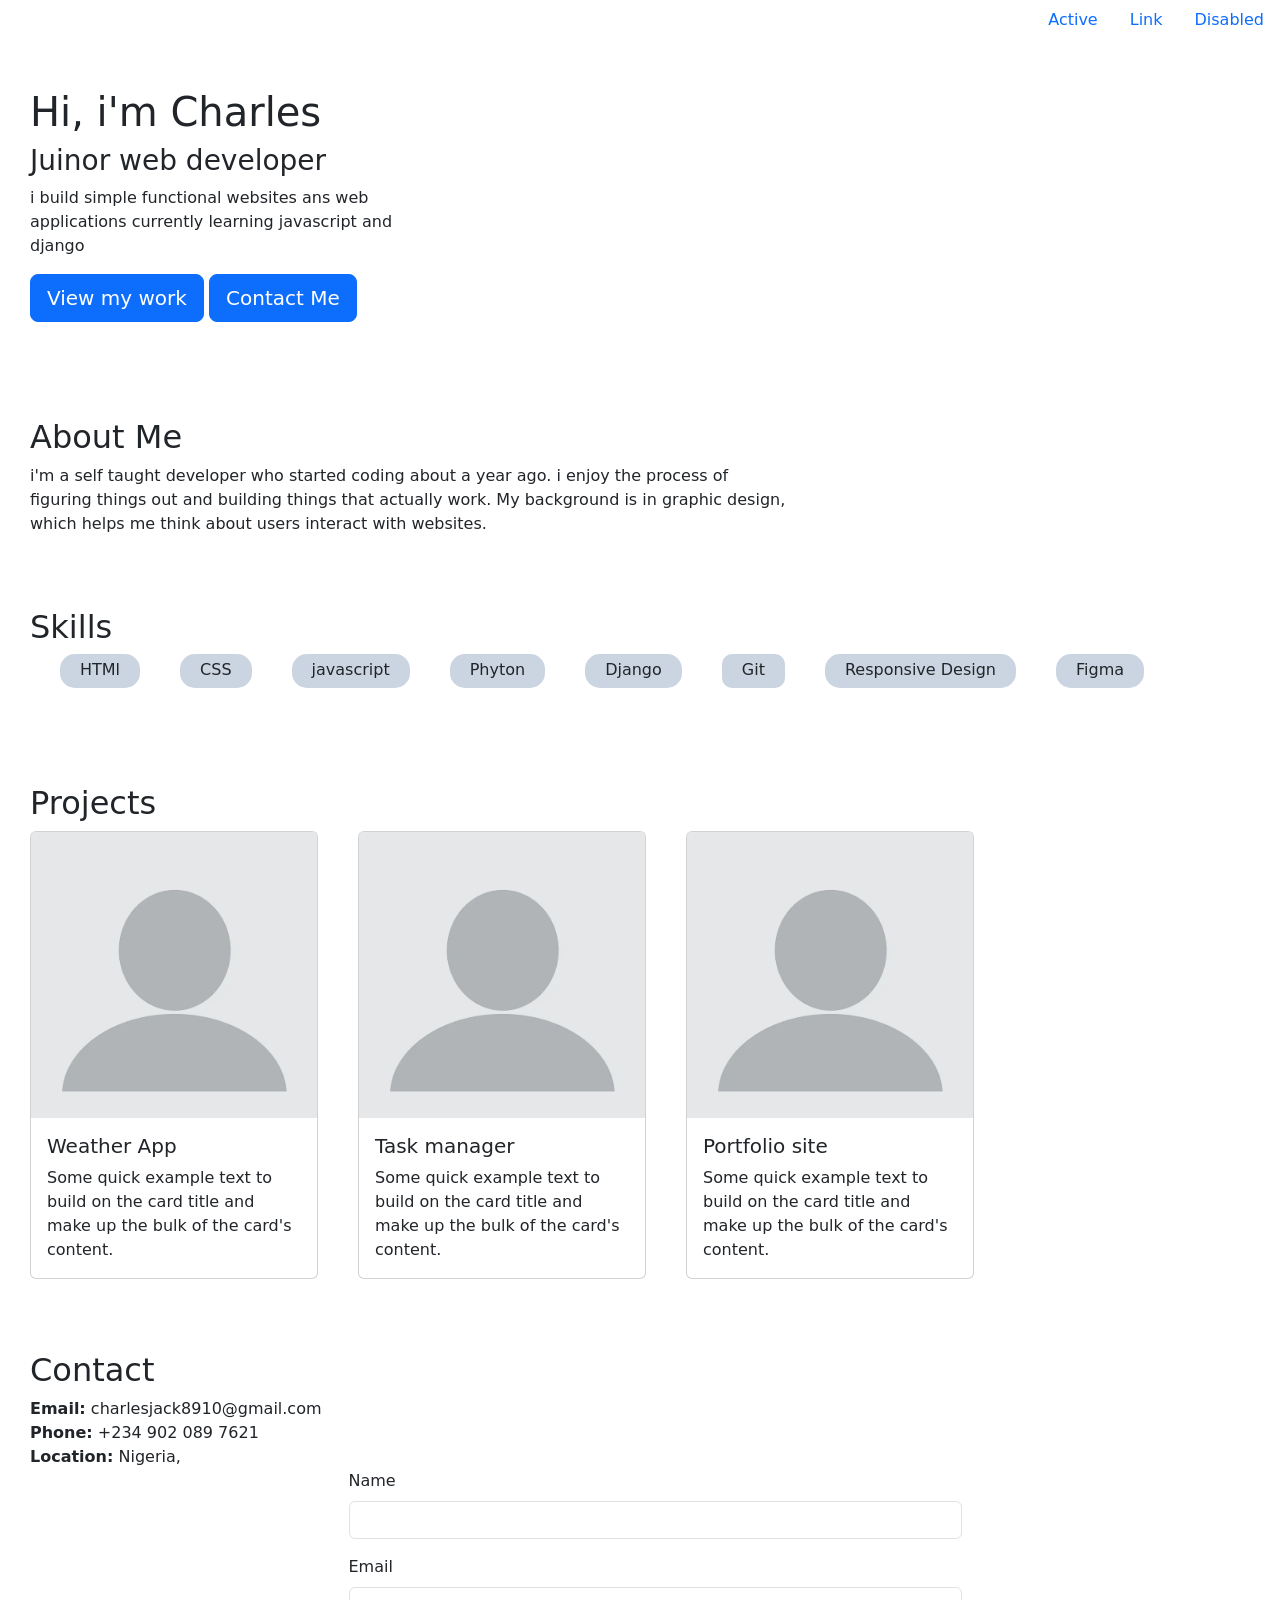
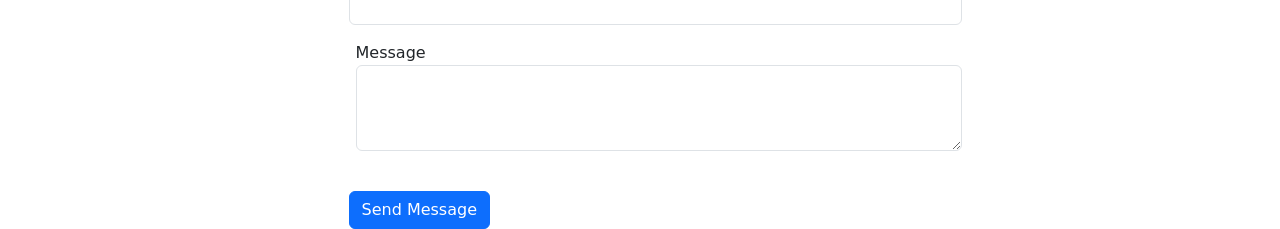
==== index.html @ 5c096f62 "first commit" ====
<!DOCTYPE html>
<html lang="en">
<head>
    <meta charset="UTF-8">
    <meta name="viewport" content="width=device-width, initial-scale=1.0">
    <title>Document</title>
    <link href="https://cdn.jsdelivr.net/npm/bootstrap@5.0.2/dist/css/bootstrap.min.css" rel="stylesheet" integrity="sha384-EVSTQN3/azprG1Anm3QDgpJLIm9Nao0Yz1ztcQTwFspd3yD65VohhpuuCOmLASjC" crossorigin="anonymous">
    <link rel="stylesheet" href="index.css">
</head>
<body>
<div id="parent">
    <div>
          <ul class="nav justify-content-end">
        <li class="nav-item">
     <a class="nav-link active" aria-current="page" href="#">Active</a>
        </li>
     <li class="nav-item">
        <a class="nav-link" href="#">Link</a>
         </li>
        <li class="nav-item">
        <a class="nav-link " href="#" tabindex="-1" aria-disabled="true">Disabled</a>
         </li>
        </ul>
    </div>
    <br>
    <br>
    <h1>
        Hi, i'm Charles
    </h1>
    <h3>Juinor web developer</h3>
    <p>
        i build simple functional websites ans web <br>
         applications currently learning javascript and <br>
         django
    </p> 
    <button type="button" class="btn btn-primary btn-lg">View my work</button>
    <button type="button" class="btn btn-primary btn-lg">Contact Me</button>
    <br> <br> <br> <br> <br>
    <h2>
        About Me
    </h2>
     i'm a self taught developer who started coding about a year ago. i enjoy the process of <br>
     figuring things out and building things that actually work. My background is in graphic design,<br>
     which helps me think about users interact with websites. <br> <br> <br> <br>

     <h2>
        Skills
     </h2>
      <div id="div1">
        <div id="html">HTMl</div>
        <div id="css">CSS</div>
        <div id="js">javascript</div>
        <div id="phyton">Phyton</div>
        <div id="dj">Django</div>
        <div id="git">Git</div>
        <div id="res">Responsive Design</div>
        <div id="fig">Figma</div>
      </div>
      <br> <br> <br> <br>
    <h2>
        Projects
    </h2>
    <div id="cards">
        <div class="card" style="width: 18rem; margin-right: 40px;">
        <img src="image.png" class="card-img-top me-40" alt="...">
        <div class="card-body">
            <h5>Weather App</h5>
            <p class="card-text">Some quick example text to build on the card title and make up the bulk of the card's content.</p>
        </div>
        </div>
        <div class="card" style="width: 18rem; margin-right: 40px;">
        <img src="image.png" class="card-img-top" alt="...">
        <div class="card-body me-30">
            <h5>Task manager</h5>
            <p class="card-text">Some quick example text to build on the card title and make up the bulk of the card's content.</p>
        </div>
        </div>
<div class="card" style="width: 18rem; margin-right: 40px;">
  <img src="image.png" class="card-img-top" alt="...">
  <div class="card-body">
   <h5> Portfolio site </h5>
    <p class="card-text">Some quick example text to build on the card title and make up the bulk of the card's content.</p>
  </div>
</div>
    </div>
    <br> <br> <br>
<h2>
    Contact
</h2>
  <strong>Email:</strong> charlesjack8910@gmail.com <br>
  <strong>Phone:</strong> +234 902 089 7621 <br>
  <strong>Location:</strong> Nigeria, <br>
  


   <div class="row justify-content-center">
    <div class="col-lg-6"  >
        <form>
        <div class="mb-3">
            <label for="exampleInputEmail1" class="form-label">Name</label>
            <input type="email" class="form-control" id="exampleInputEmail1" aria-describedby="emailHelp">
            <div id="emailHelp" class="form-text"></div>
        </div>
        <div class="mb-3">
            <label for="exampleInputPassword1" class="form-label">Email</label>
            <input type="password" class="form-control" id="exampleInputPassword1">
        </div>
        <div class="mb-3 form-check" style="margin-left: -17px;">
            Message
            <textarea rows="3"  class="form-control"></textarea>
            <label class="form-check-label" for="exampleCheck1"></label>
        </div>
        <button type="submit" class="btn btn-primary">Send Message</button>
        </form>
</div>

 </div>
    
</div>
</body>
</html>
---- index.css ----
#parent{
    margin-left: 30px;
}
#div1{
   display: flex;
}
#html{
    background-color: #CBD5E1;
    border: 1px;
    border-radius: 15px;
    /* padding: 0px 30px; */
     padding: 4px 20px 6px 20px;
    margin-left: 30px;
}
#css{
background-color: #CBD5E1;
    border: 1px;
    border-radius: 15px;
   /* padding: 0px 30px; */
     padding: 4px 20px 6px 20px;
    margin-left: 40px;
}
#js{
background-color: #CBD5E1;
    border: 1px;
    border-radius: 15px;
    /* padding-top: 3px; */
    /* padding: 0px 10px; */
  padding: 4px 20px 6px 20px;
    margin-left: 40px;
    text-align: center;
}
#phyton{
background-color: #CBD5E1;
    border: 1px;
    border-radius: 15px;
    /* padding: 0px 30px; */
       padding: 4px 20px 6px 20px;
    margin-left: 40px;
}
#dj{
background-color: #CBD5E1;
    border: 1px;
    border-radius: 15px;
   /* padding: 0px 30px; */
    padding: 4px 20px 6px 20px;
    margin-left: 40px;
}
#git{
background-color: #CBD5E1;
    border: 1px;
    border-radius: 10px;
    /* padding: 5px 5px 5px 5px; */
  padding: 4px 20px 6px 20px;
    margin-left: 40px;
}
#res{
background-color: #CBD5E1;
    border: 1px;
    border-radius: 15px;
/* padding: 0px 30px; */
  padding: 4px 20px 6px 20px;
    margin-left: 40px;
}
#fig{
background-color: #CBD5E1;
    border: 1px;
    border-radius: 15px;
    /* padding: 0px 30px; */
  padding: 4px 20px 6px 20px;
    margin-left: 40px;
}
#cards{
    display: flex;
}
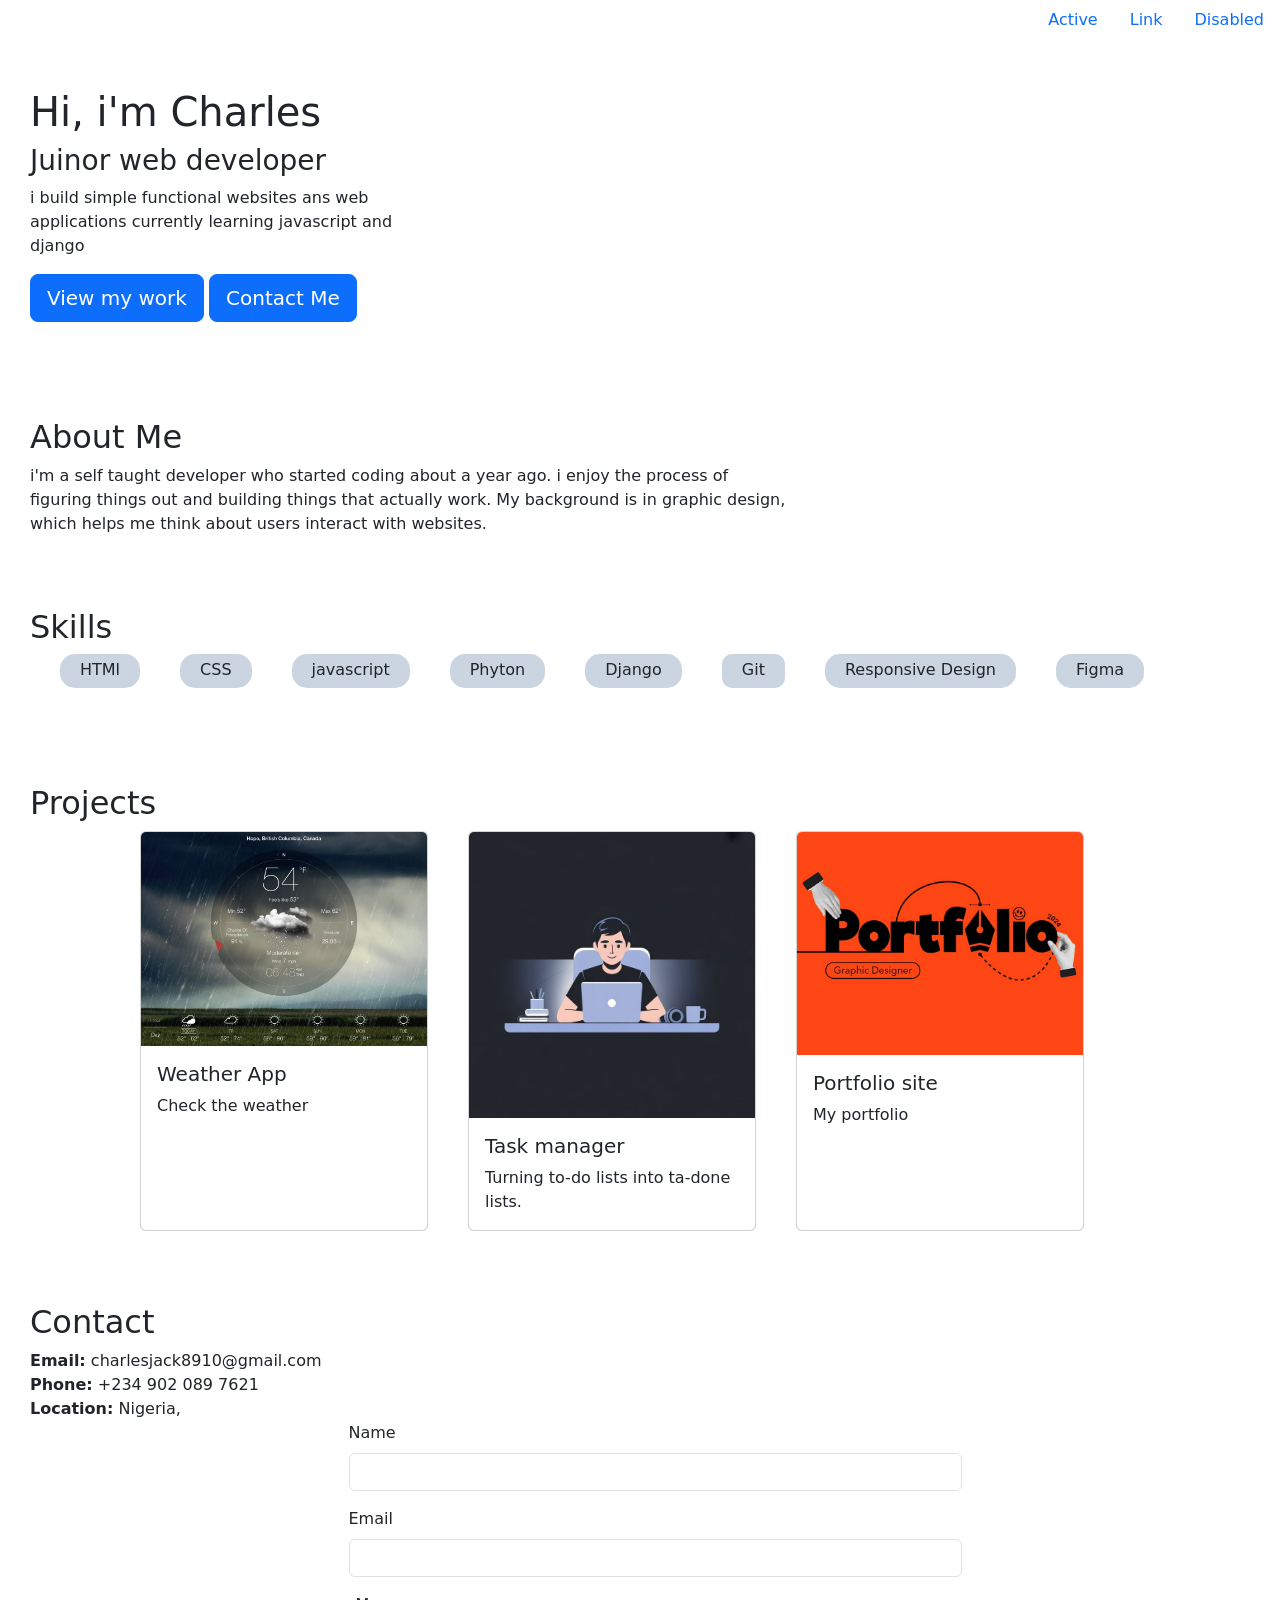
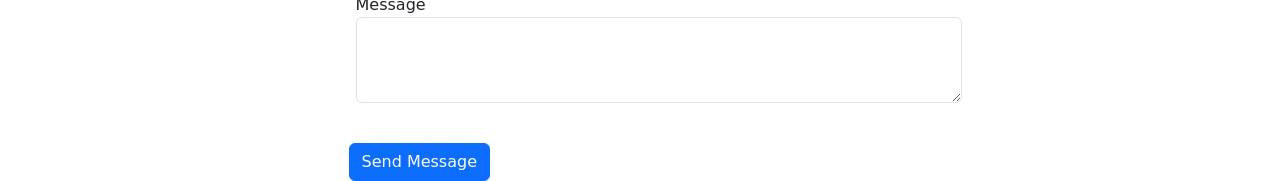
==== commit c2c625f7: "i've updated the code" ====
--- a/index.html
+++ b/index.html
@@ -46,7 +46,7 @@
      <h2>
         Skills
      </h2>
-      <div id="div1">
+      <div id="div2">
         <div id="html">HTMl</div>
         <div id="css">CSS</div>
         <div id="js">javascript</div>
@@ -59,29 +59,31 @@
       <br> <br> <br> <br>
     <h2>
         Projects
-    </h2>
+    </h2> 
+    <div id="div1">
     <div id="cards">
         <div class="card" style="width: 18rem; margin-right: 40px;">
-        <img src="image.png" class="card-img-top me-40" alt="...">
+        <img src="image.png" class="card-img-top me-40" alt="..." id="weather">
         <div class="card-body">
             <h5>Weather App</h5>
-            <p class="card-text">Some quick example text to build on the card title and make up the bulk of the card's content.</p>
+            <p class="card-text">Check the weather</p>
         </div>
         </div>
         <div class="card" style="width: 18rem; margin-right: 40px;">
-        <img src="image.png" class="card-img-top" alt="...">
+        <img src="task.png" class="card-img-top" alt="..." id="task">
         <div class="card-body me-30">
             <h5>Task manager</h5>
-            <p class="card-text">Some quick example text to build on the card title and make up the bulk of the card's content.</p>
+            <p class="card-text">Turning to-do lists into ta-done lists. </p>
         </div>
         </div>
 <div class="card" style="width: 18rem; margin-right: 40px;">
-  <img src="image.png" class="card-img-top" alt="...">
+  <img src="portfolio.png" class="card-img-top" alt="..." id="port">
   <div class="card-body">
    <h5> Portfolio site </h5>
-    <p class="card-text">Some quick example text to build on the card title and make up the bulk of the card's content.</p>
+    <p class="card-text">My portfolio</p>
   </div>
 </div>
+    </div>
     </div>
     <br> <br> <br>
 <h2>
@@ -117,5 +119,8 @@
  </div>
     
 </div>
+
+
+<script src="index.js"></script>
 </body>
 </html>
--- a/index.css
+++ b/index.css
@@ -1,7 +1,7 @@
 #parent{
     margin-left: 30px;
 }
-#div1{
+#div2{
    display: flex;
 }
 #html{
@@ -73,3 +73,6 @@
 #cards{
     display: flex;
 }
+#div1{
+margin-left: 110px;
+}
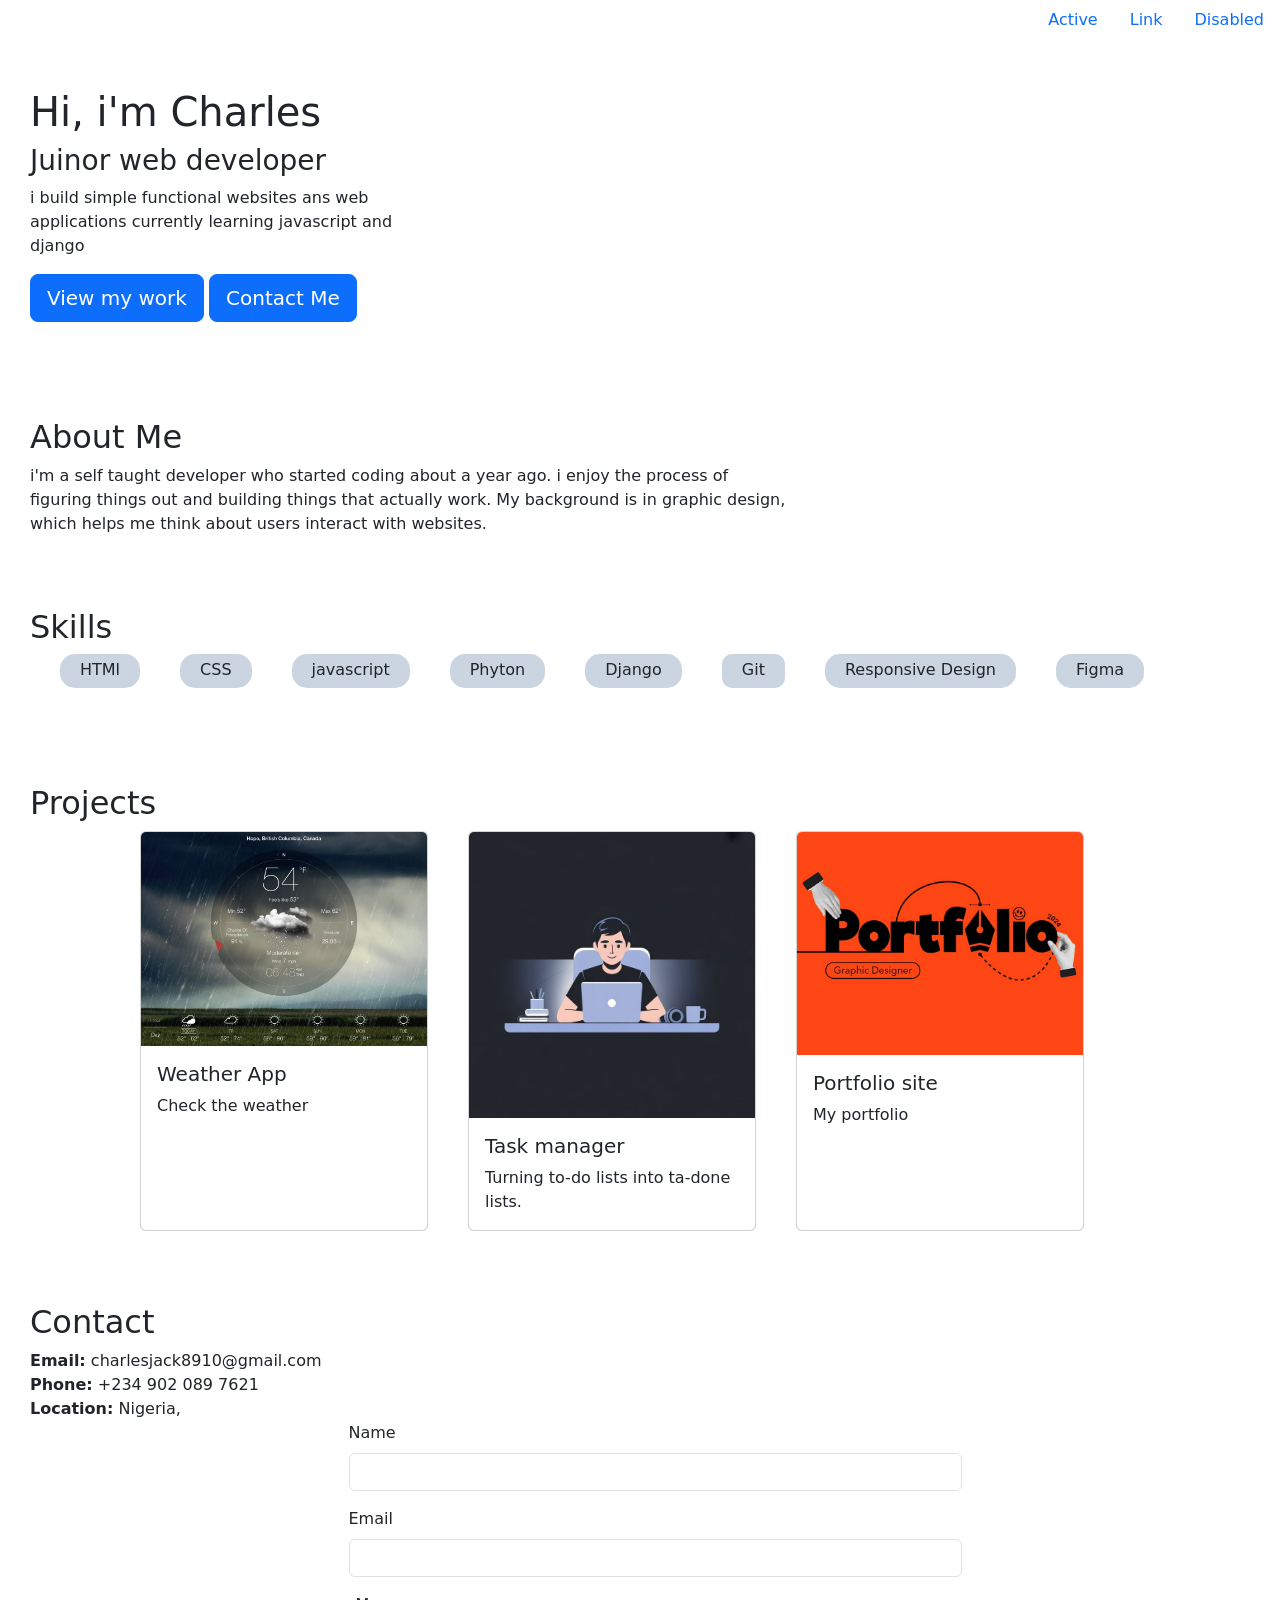
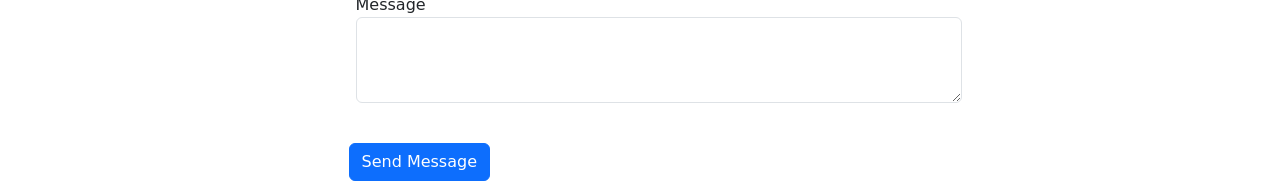
==== commit 969522c7: "i've updated the code" ====
--- a/index.html
+++ b/index.html
@@ -3,9 +3,11 @@
 <head>
     <meta charset="UTF-8">
     <meta name="viewport" content="width=device-width, initial-scale=1.0">
-    <title>Document</title>
+    <title>Charles . Jack</title>
     <link href="https://cdn.jsdelivr.net/npm/bootstrap@5.0.2/dist/css/bootstrap.min.css" rel="stylesheet" integrity="sha384-EVSTQN3/azprG1Anm3QDgpJLIm9Nao0Yz1ztcQTwFspd3yD65VohhpuuCOmLASjC" crossorigin="anonymous">
     <link rel="stylesheet" href="index.css">
+    <link rel="icon" type="image/png" href="Untitled-1.svg">
+
 </head>
 <body>
 <div id="parent">
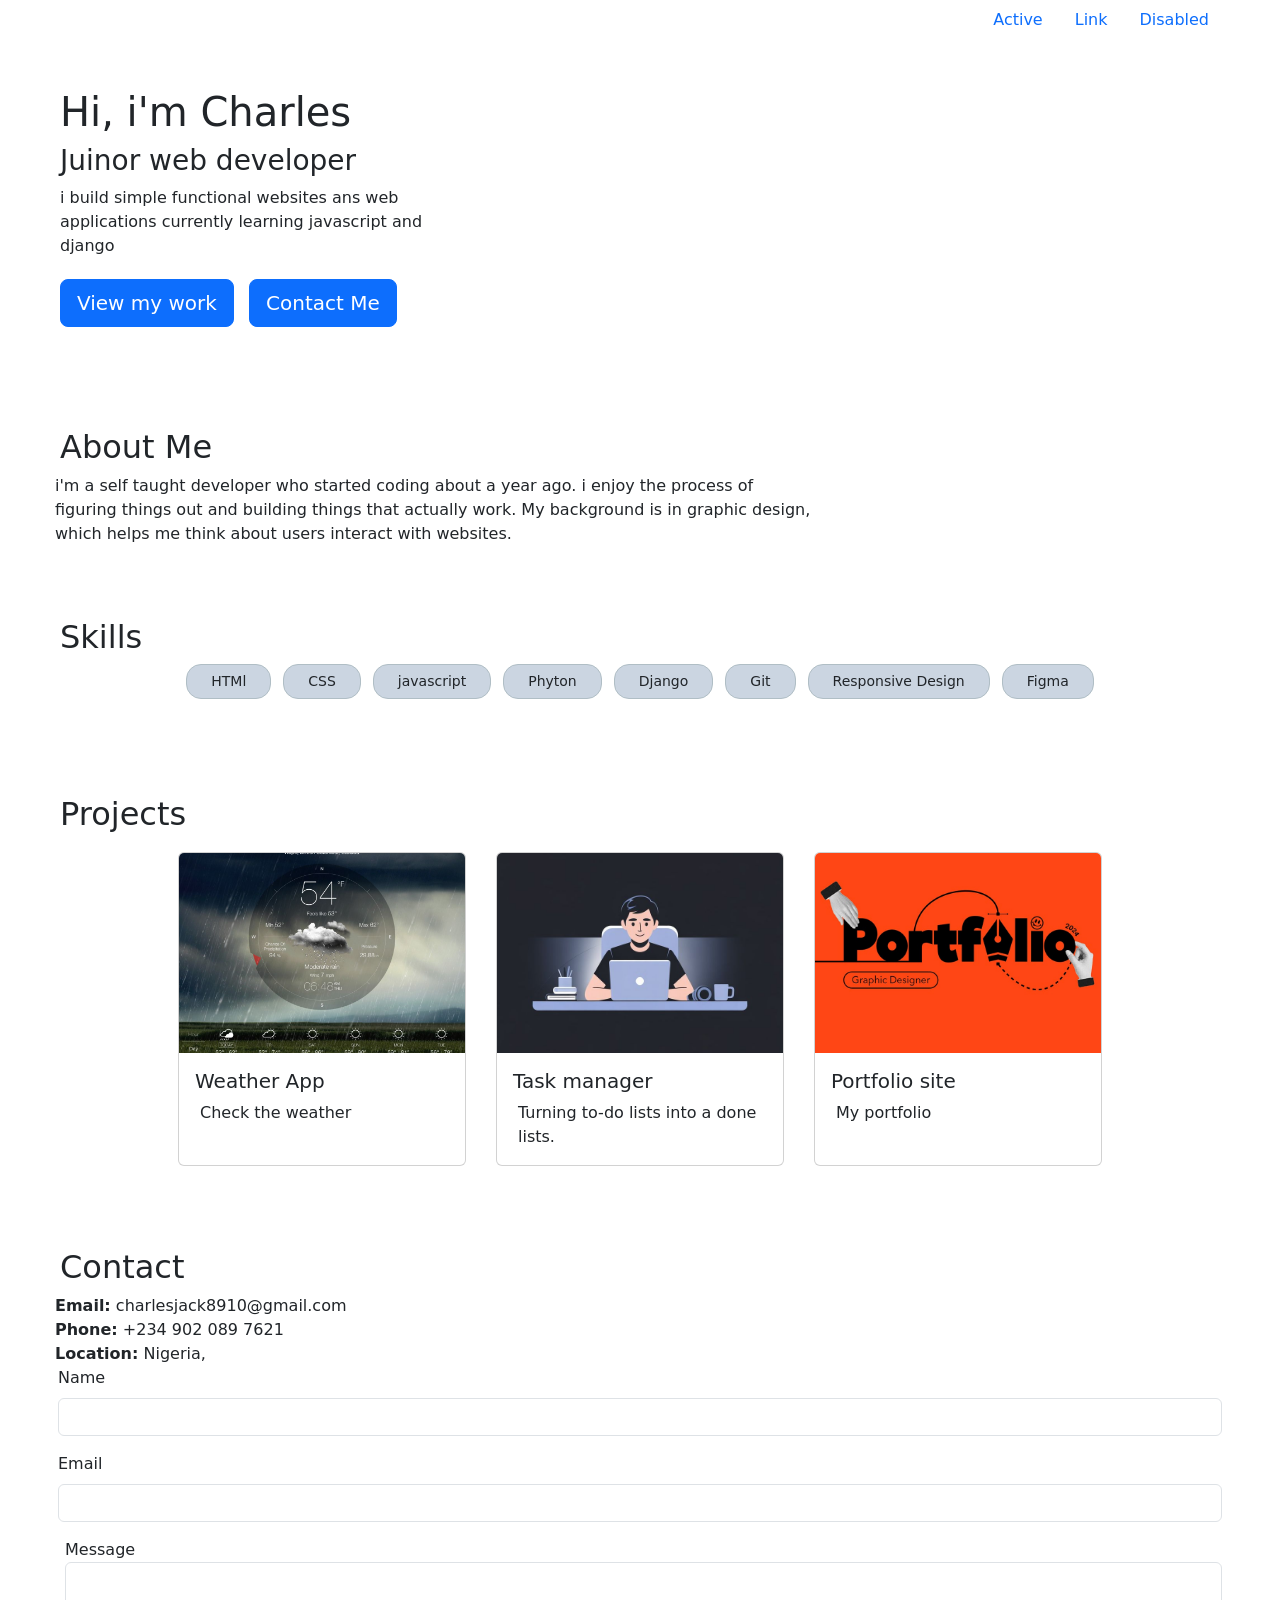
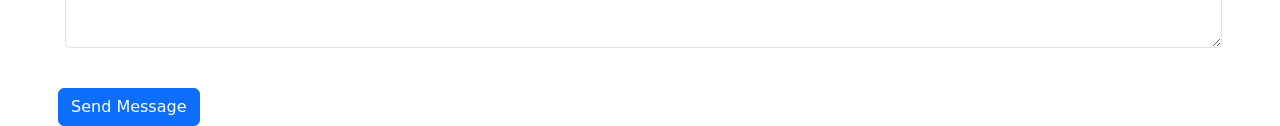
==== commit de101a0c: "i've updated the code" ====
--- a/index.html
+++ b/index.html
@@ -63,29 +63,29 @@
         Projects
     </h2> 
     <div id="div1">
-    <div id="cards">
-        <div class="card" style="width: 18rem; margin-right: 40px;">
-        <img src="image.png" class="card-img-top me-40" alt="..." id="weather">
-        <div class="card-body">
-            <h5>Weather App</h5>
-            <p class="card-text">Check the weather</p>
+        <div id="cards">
+            <div class="card" style="width: 18rem; margin-right: 40px;">
+            <img src="image.png" class="card-img-top me-40" alt="..." id="weather">
+            <div class="card-body">
+                <h5>Weather App</h5>
+                <p class="card-text">Check the weather</p>
+            </div>
+            </div>
+            <div class="card" style="width: 18rem; margin-right: 40px;">
+            <img src="task.png" class="card-img-top" alt="..." id="task">
+            <div class="card-body me-30">
+                <h5>Task manager</h5>
+                <p class="card-text">Turning to-do lists into a done lists. </p>
+            </div>
+            </div>
+    <div class="card" style="width: 18rem; margin-right: 40px;">
+    <img src="portfolio.png" class="card-img-top" alt="..." id="port">
+    <div class="card-body">
+    <h5> Portfolio site </h5>
+        <p class="card-text">My portfolio</p>
+    </div>
+    </div>
         </div>
-        </div>
-        <div class="card" style="width: 18rem; margin-right: 40px;">
-        <img src="task.png" class="card-img-top" alt="..." id="task">
-        <div class="card-body me-30">
-            <h5>Task manager</h5>
-            <p class="card-text">Turning to-do lists into ta-done lists. </p>
-        </div>
-        </div>
-<div class="card" style="width: 18rem; margin-right: 40px;">
-  <img src="portfolio.png" class="card-img-top" alt="..." id="port">
-  <div class="card-body">
-   <h5> Portfolio site </h5>
-    <p class="card-text">My portfolio</p>
-  </div>
-</div>
-    </div>
     </div>
     <br> <br> <br>
 <h2>
--- a/index.css
+++ b/index.css
@@ -1,78 +1,525 @@
-#parent{
+/* Base styles - works on all devices */
+* {
+    box-sizing: border-box;
+}
+
+#parent {
     margin-left: 30px;
-}
-#div2{
-   display: flex;
-}
-#html{
+    margin-right: 30px;
+    max-width: 1200px;
+    margin-left: auto;
+    margin-right: auto;
+    padding: 0 15px;
+}
+
+#div2 {
+    display: flex;
+    flex-wrap: wrap;
+    gap: 12px;
+    justify-content: center;
+    padding: 0 10px;
+}
+
+#html,
+#css,
+#js,
+#phyton,
+#dj,
+#git,
+#res,
+#fig {
     background-color: #CBD5E1;
-    border: 1px;
+    border: 1px solid #b0bec5;
     border-radius: 15px;
-    /* padding: 0px 30px; */
-     padding: 4px 20px 6px 20px;
-    margin-left: 30px;
-}
-#css{
-background-color: #CBD5E1;
-    border: 1px;
-    border-radius: 15px;
-   /* padding: 0px 30px; */
-     padding: 4px 20px 6px 20px;
-    margin-left: 40px;
-}
-#js{
-background-color: #CBD5E1;
-    border: 1px;
-    border-radius: 15px;
-    /* padding-top: 3px; */
-    /* padding: 0px 10px; */
-  padding: 4px 20px 6px 20px;
-    margin-left: 40px;
-    text-align: center;
-}
-#phyton{
-background-color: #CBD5E1;
-    border: 1px;
-    border-radius: 15px;
-    /* padding: 0px 30px; */
-       padding: 4px 20px 6px 20px;
-    margin-left: 40px;
-}
-#dj{
-background-color: #CBD5E1;
-    border: 1px;
-    border-radius: 15px;
-   /* padding: 0px 30px; */
-    padding: 4px 20px 6px 20px;
-    margin-left: 40px;
-}
-#git{
-background-color: #CBD5E1;
-    border: 1px;
-    border-radius: 10px;
-    /* padding: 5px 5px 5px 5px; */
-  padding: 4px 20px 6px 20px;
-    margin-left: 40px;
-}
-#res{
-background-color: #CBD5E1;
-    border: 1px;
-    border-radius: 15px;
-/* padding: 0px 30px; */
-  padding: 4px 20px 6px 20px;
-    margin-left: 40px;
-}
-#fig{
-background-color: #CBD5E1;
-    border: 1px;
-    border-radius: 15px;
-    /* padding: 0px 30px; */
-  padding: 4px 20px 6px 20px;
-    margin-left: 40px;
-}
-#cards{
+    padding: 6px 24px;
+    margin: 0;
+    font-size: 14px;
+    white-space: nowrap;
+    transition: all 0.3s ease;
+}
+
+#html { margin-left: 0; }
+#css { margin-left: 0; }
+#js { margin-left: 0; text-align: center; }
+#phyton { margin-left: 0; }
+#dj { margin-left: 0; }
+#git { margin-left: 0; border-radius: 15px; }
+#res { margin-left: 0; }
+#fig { margin-left: 0; }
+
+#cards {
     display: flex;
-}
-#div1{
-margin-left: 110px;
+    flex-wrap: wrap;
+    justify-content: center;
+    gap: 30px;
+    padding: 10px 0;
+}
+
+#div1 {
+    margin-left: 0;
+    padding: 0 10px;
+}
+
+#cards .card {
+    width: 18rem !important;
+    margin: 0 !important;
+    flex: 0 0 auto;
+    transition: transform 0.3s ease;
+}
+
+#cards .card img {
+    width: 100%;
+    height: 200px;
+    object-fit: cover;
+}
+
+/* Fix form on all devices */
+.col-lg-6 {
+    width: 100%;
+    padding: 0 15px;
+}
+
+/* Fix buttons on mobile */
+.btn-lg {
+    margin: 5px;
+}
+
+/* Fix text spacing */
+#parent h1, #parent h2, #parent h3, #parent p {
+    padding: 0 5px;
+}
+
+/* ============================================= */
+/* RESPONSIVE MEDIA QUERIES - OPTIMIZED FOR ALL DEVICES */
+/* ============================================= */
+
+/* Large tablets and small laptops (769px - 1024px) */
+@media screen and (min-width: 769px) and (max-width: 1024px) {
+    #parent {
+        padding: 0 20px;
+        margin: 0 auto;
+    }
+
+    #div2 {
+        gap: 10px;
+        justify-content: center;
+    }
+
+    #html,
+    #css,
+    #js,
+    #phyton,
+    #dj,
+    #git,
+    #res,
+    #fig {
+        font-size: 13px;
+        padding: 5px 18px;
+        border-radius: 12px;
+    }
+
+    #cards .card {
+        width: 15rem !important;
+        flex: 0 0 auto;
+    }
+
+    #cards .card img {
+        height: 170px;
+    }
+
+    #div1 {
+        padding: 0 5px;
+    }
+}
+
+/* Tablets and large phones (481px - 768px) */
+@media screen and (min-width: 481px) and (max-width: 768px) {
+    #parent {
+        padding: 0 20px;
+        margin: 0 auto;
+    }
+
+    #div2 {
+        gap: 8px;
+        justify-content: center;
+        padding: 0 5px;
+    }
+
+    #html,
+    #css,
+    #js,
+    #phyton,
+    #dj,
+    #git,
+    #res,
+    #fig {
+        font-size: 12px;
+        padding: 5px 15px;
+        border-radius: 10px;
+        white-space: nowrap;
+    }
+
+    #cards {
+        gap: 20px;
+        justify-content: center;
+    }
+
+    #cards .card {
+        width: 45% !important;
+        min-width: 200px;
+        max-width: 280px;
+        flex: 0 1 auto;
+    }
+
+    #cards .card img {
+        height: 150px;
+    }
+
+    #div1 {
+        padding: 0;
+    }
+
+    /* Make buttons stack on tablets */
+    .btn-lg {
+        display: inline-block;
+        width: auto;
+        margin: 5px;
+        padding: 10px 20px;
+        font-size: 16px;
+    }
+
+    h1 {
+        font-size: 32px;
+    }
+
+    h2 {
+        font-size: 24px;
+    }
+
+    h3 {
+        font-size: 18px;
+    }
+}
+
+/* Small phones (321px - 480px) */
+@media screen and (min-width: 321px) and (max-width: 480px) {
+    #parent {
+        padding: 0 15px;
+        margin: 0 auto;
+    }
+
+    #div2 {
+        flex-direction: row;
+        flex-wrap: wrap;
+        gap: 6px;
+        justify-content: center;
+        padding: 0;
+    }
+
+    #html,
+    #css,
+    #js,
+    #phyton,
+    #dj,
+    #git,
+    #res,
+    #fig {
+        font-size: 11px;
+        padding: 4px 12px;
+        border-radius: 8px;
+        white-space: nowrap;
+        flex: 0 1 auto;
+    }
+
+    #cards {
+        flex-direction: column;
+        align-items: center;
+        gap: 20px;
+        padding: 5px 0;
+    }
+
+    #cards .card {
+        width: 100% !important;
+        max-width: 350px !important;
+        flex: 0 1 auto;
+    }
+
+    #cards .card img {
+        height: 180px;
+    }
+
+    #div1 {
+        padding: 0;
+        margin: 0;
+    }
+
+    /* Full width buttons on small phones */
+    .btn-lg {
+        display: block;
+        width: 100%;
+        margin: 8px 0;
+        padding: 12px 20px;
+        font-size: 16px;
+    }
+
+    /* Smaller headings */
+    h1 {
+        font-size: 28px;
+        margin-bottom: 10px;
+    }
+
+    h2 {
+        font-size: 22px;
+        margin-top: 20px;
+        margin-bottom: 10px;
+    }
+
+    h3 {
+        font-size: 16px;
+    }
+
+    p {
+        font-size: 14px;
+        line-height: 1.5;
+    }
+
+    /* Fix form on small phones */
+    .col-lg-6 {
+        padding: 0 5px;
+    }
+
+    .mb-3 {
+        margin-bottom: 12px !important;
+    }
+
+    /* Make br tags less spaced */
+    br {
+        display: none;
+    }
+
+    /* Add spacing instead of br tags */
+    #parent > br {
+        display: none;
+    }
+
+    #parent > * {
+        margin-bottom: 5px;
+    }
+
+    /* Fix contact section */
+    #parent > strong {
+        display: inline-block;
+        margin-top: 5px;
+    }
+}
+
+/* Very small phones (up to 320px) */
+@media screen and (max-width: 320px) {
+    #parent {
+        padding: 0 10px;
+        margin: 0 auto;
+    }
+
+    #div2 {
+        gap: 4px;
+        justify-content: center;
+    }
+
+    #html,
+    #css,
+    #js,
+    #phyton,
+    #dj,
+    #git,
+    #res,
+    #fig {
+        font-size: 9px;
+        padding: 3px 8px;
+        border-radius: 6px;
+        white-space: nowrap;
+    }
+
+    #cards .card {
+        width: 100% !important;
+        max-width: 280px !important;
+    }
+
+    #cards .card img {
+        height: 140px;
+    }
+
+    .btn-lg {
+        display: block;
+        width: 100%;
+        margin: 6px 0;
+        padding: 10px 15px;
+        font-size: 14px;
+    }
+
+    h1 {
+        font-size: 22px;
+    }
+
+    h2 {
+        font-size: 18px;
+    }
+
+    h3 {
+        font-size: 14px;
+    }
+
+    p {
+        font-size: 12px;
+        line-height: 1.4;
+    }
+
+    /* Fix form inputs */
+    .form-control {
+        font-size: 14px;
+        padding: 8px 10px;
+    }
+
+    textarea.form-control {
+        font-size: 14px;
+    }
+
+    /* Fix button in form */
+    .btn-primary {
+        width: 100%;
+        padding: 10px;
+    }
+}
+
+/* iPhone specific fixes (notch and home indicator) */
+@supports (padding: max(0px)) {
+    #parent {
+        padding-left: max(15px, env(safe-area-inset-left));
+        padding-right: max(15px, env(safe-area-inset-right));
+        padding-top: max(0px, env(safe-area-inset-top));
+        padding-bottom: max(0px, env(safe-area-inset-bottom));
+    }
+}
+
+/* Landscape mode for phones */
+@media screen and (max-height: 500px) and (orientation: landscape) {
+    #parent {
+        padding: 0 20px;
+    }
+
+    #div2 {
+        gap: 5px;
+    }
+
+    #html,
+    #css,
+    #js,
+    #phyton,
+    #dj,
+    #git,
+    #res,
+    #fig {
+        font-size: 10px;
+        padding: 3px 10px;
+    }
+
+    #cards .card {
+        width: 200px !important;
+    }
+
+    #cards .card img {
+        height: 120px;
+    }
+
+    .btn-lg {
+        padding: 8px 15px;
+        font-size: 14px;
+        display: inline-block;
+        width: auto;
+    }
+
+    h1 {
+        font-size: 24px;
+    }
+
+    h2 {
+        font-size: 18px;
+    }
+
+    /* Reduce spacing in landscape */
+    br {
+        display: none;
+    }
+}
+
+/* Dark mode support (optional but good for eyes) */
+@media (prefers-color-scheme: dark) {
+    #html,
+    #css,
+    #js,
+    #phyton,
+    #dj,
+    #git,
+    #res,
+    #fig {
+        background-color: #2d3748;
+        color: #e2e8f0;
+        border-color: #4a5568;
+    }
+
+    #parent {
+        color: #e2e8f0;
+    }
+
+    .card {
+        background-color: #2d3748 !important;
+        color: #e2e8f0 !important;
+    }
+
+    .card-body {
+        background-color: #2d3748;
+    }
+
+    .card-text {
+        color: #a0aec0 !important;
+    }
+
+    .form-control {
+        background-color: #2d3748;
+        color: #e2e8f0;
+        border-color: #4a5568;
+    }
+
+    .form-label {
+        color: #e2e8f0;
+    }
+}
+
+/* Print styles (optional) */
+@media print {
+    #parent {
+        margin: 0;
+        padding: 20px;
+    }
+
+    .btn-lg,
+    .btn-primary {
+        display: none;
+    }
+
+    #div2 {
+        gap: 10px;
+    }
+
+    #html,
+    #css,
+    #js,
+    #phyton,
+    #dj,
+    #git,
+    #res,
+    #fig {
+        background-color: #f0f0f0 !important;
+        color: #000 !important;
+        border: 1px solid #000 !important;
+    }
 }
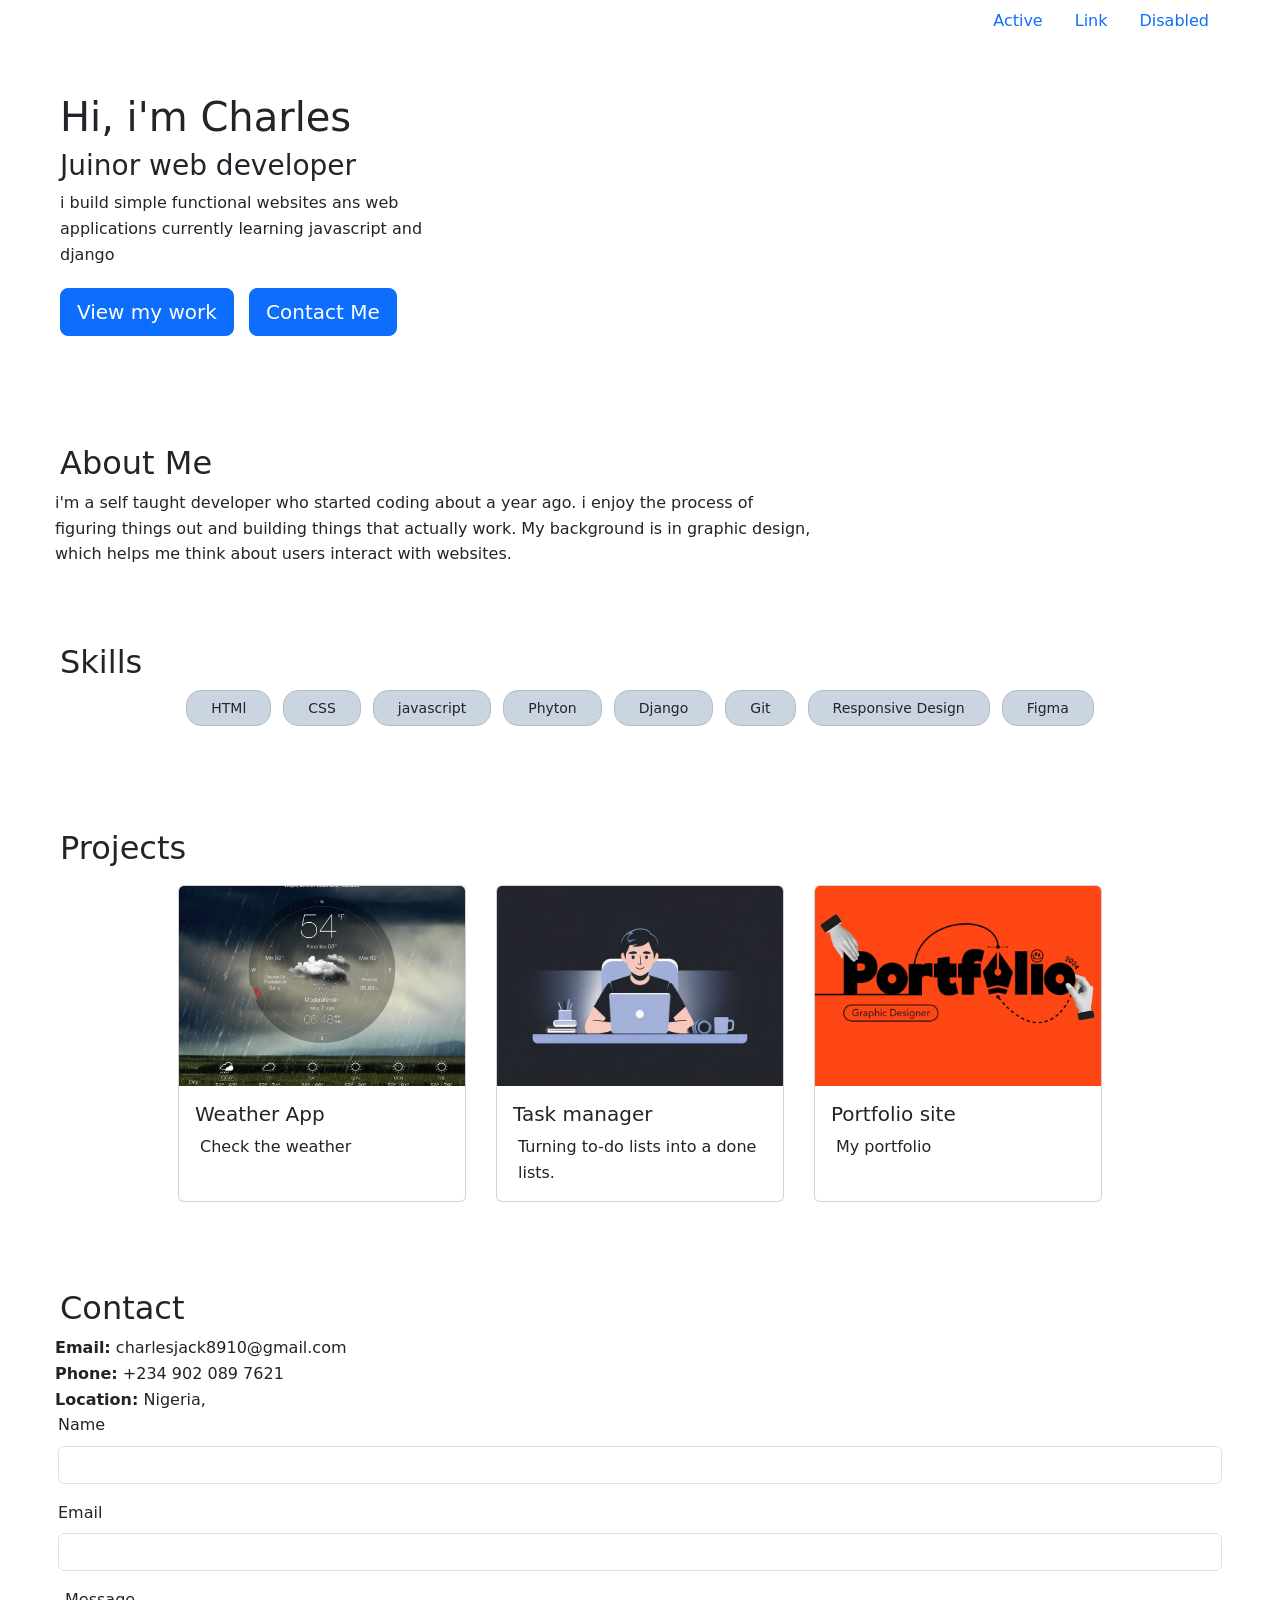
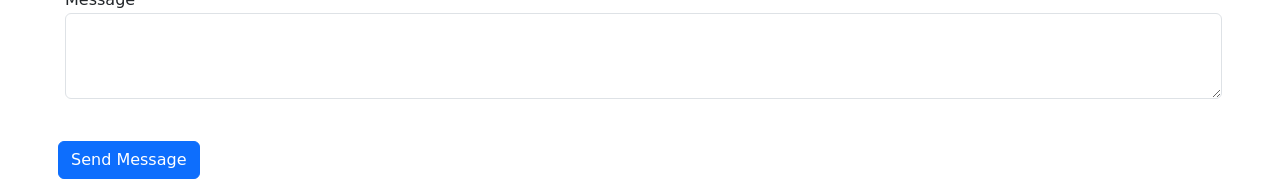
==== commit 1e34ac7f: "i've updated the code" ====
--- a/index.html
+++ b/index.html
@@ -2,7 +2,7 @@
 <html lang="en">
 <head>
     <meta charset="UTF-8">
-    <meta name="viewport" content="width=device-width, initial-scale=1.0">
+<meta name="viewport" content="width=device-width, initial-scale=1.0, maximum-scale=1.0, user-scalable=no, shrink-to-fit=no">
     <title>Charles . Jack</title>
     <link href="https://cdn.jsdelivr.net/npm/bootstrap@5.0.2/dist/css/bootstrap.min.css" rel="stylesheet" integrity="sha384-EVSTQN3/azprG1Anm3QDgpJLIm9Nao0Yz1ztcQTwFspd3yD65VohhpuuCOmLASjC" crossorigin="anonymous">
     <link rel="stylesheet" href="index.css">
--- a/index.css
+++ b/index.css
@@ -10,6 +10,19 @@
     margin-left: auto;
     margin-right: auto;
     padding: 0 15px;
+}
+
+/* FIX: Better font rendering and sizing for mobile */
+html {
+    -webkit-text-size-adjust: 100%;
+    text-size-adjust: 100%;
+}
+
+body {
+    -webkit-font-smoothing: antialiased;
+    -moz-osx-font-smoothing: grayscale;
+    font-size: 16px;
+    line-height: 1.6;
 }
 
 #div2 {
@@ -139,6 +152,11 @@
         margin: 0 auto;
     }
 
+    /* FIX: Better font sizes for tablets */
+    body {
+        font-size: 15px;
+    }
+
     #div2 {
         gap: 8px;
         justify-content: center;
@@ -201,8 +219,21 @@
     }
 }
 
-/* Small phones (321px - 480px) */
+/* Small phones (321px - 480px) - MAIN FIX FOR BLURRY TEXT */
 @media screen and (min-width: 321px) and (max-width: 480px) {
+    /* FIX: Better text rendering and sizing for small phones */
+    html {
+        -webkit-text-size-adjust: 100%;
+        text-size-adjust: 100%;
+    }
+
+    body {
+        font-size: 16px !important;
+        line-height: 1.6;
+        -webkit-font-smoothing: antialiased;
+        -moz-osx-font-smoothing: grayscale;
+    }
+
     #parent {
         padding: 0 15px;
         margin: 0 auto;
@@ -214,6 +245,250 @@
         gap: 6px;
         justify-content: center;
         padding: 0;
+    }
+
+    #html,
+    #css,
+    #js,
+    #phyton,
+    #dj,
+    #git,
+    #res,
+    #fig {
+        font-size: 13px !important;
+        padding: 6px 14px;
+        border-radius: 8px;
+        white-space: nowrap;
+        flex: 0 1 auto;
+    }
+
+    #cards {
+        flex-direction: column;
+        align-items: center;
+        gap: 20px;
+        padding: 5px 0;
+    }
+
+    #cards .card {
+        width: 100% !important;
+        max-width: 350px !important;
+        flex: 0 1 auto;
+    }
+
+    #cards .card img {
+        height: 180px;
+    }
+
+    #div1 {
+        padding: 0;
+        margin: 0;
+    }
+
+    /* FIX: Better button sizing and touch targets */
+    .btn-lg {
+        display: block;
+        width: 100%;
+        margin: 8px 0;
+        padding: 14px 20px;
+        font-size: 17px !important;
+        min-height: 50px;
+        border-radius: 8px;
+    }
+
+    /* FIX: Clear, readable headings on mobile */
+    h1 {
+        font-size: 32px !important;
+        margin-bottom: 10px;
+        font-weight: 700;
+        letter-spacing: -0.5px;
+    }
+
+    h2 {
+        font-size: 26px !important;
+        margin-top: 20px;
+        margin-bottom: 10px;
+        font-weight: 600;
+    }
+
+    h3 {
+        font-size: 20px !important;
+        font-weight: 500;
+    }
+
+    /* FIX: Better paragraph readability */
+    p {
+        font-size: 16px !important;
+        line-height: 1.7;
+        margin-bottom: 15px;
+    }
+
+    /* FIX: Better text for contact info */
+    #parent strong {
+        font-size: 16px;
+    }
+
+    /* Fix form on small phones */
+    .col-lg-6 {
+        padding: 0 5px;
+    }
+
+    .mb-3 {
+        margin-bottom: 12px !important;
+    }
+
+    /* FIX: Better form inputs */
+    .form-control {
+        font-size: 16px !important;
+        padding: 12px 15px;
+        min-height: 48px;
+    }
+
+    textarea.form-control {
+        font-size: 16px !important;
+        min-height: 100px;
+    }
+
+    .form-label {
+        font-size: 15px;
+        font-weight: 500;
+    }
+
+    /* Hide excessive br tags but keep spacing */
+    br {
+        display: none;
+    }
+
+    #parent > * {
+        margin-bottom: 5px;
+    }
+
+    /* Fix contact section */
+    #parent > strong {
+        display: inline-block;
+        margin-top: 5px;
+    }
+
+    /* FIX: Better card text */
+    .card-title, .card-text, .card h5 {
+        font-size: 16px !important;
+    }
+
+    .card-body {
+        padding: 15px;
+    }
+}
+
+/* Very small phones (up to 320px) */
+@media screen and (max-width: 320px) {
+    /* FIX: Even smaller screens */
+    html {
+        -webkit-text-size-adjust: 100%;
+        text-size-adjust: 100%;
+    }
+
+    body {
+        font-size: 15px !important;
+        -webkit-font-smoothing: antialiased;
+    }
+
+    #parent {
+        padding: 0 10px;
+        margin: 0 auto;
+    }
+
+    #div2 {
+        gap: 4px;
+        justify-content: center;
+    }
+
+    #html,
+    #css,
+    #js,
+    #phyton,
+    #dj,
+    #git,
+    #res,
+    #fig {
+        font-size: 11px !important;
+        padding: 4px 10px;
+        border-radius: 6px;
+        white-space: nowrap;
+    }
+
+    #cards .card {
+        width: 100% !important;
+        max-width: 280px !important;
+    }
+
+    #cards .card img {
+        height: 140px;
+    }
+
+    .btn-lg {
+        display: block;
+        width: 100%;
+        margin: 6px 0;
+        padding: 12px 15px;
+        font-size: 16px !important;
+        min-height: 44px;
+    }
+
+    h1 {
+        font-size: 26px !important;
+    }
+
+    h2 {
+        font-size: 22px !important;
+    }
+
+    h3 {
+        font-size: 17px !important;
+    }
+
+    p {
+        font-size: 15px !important;
+        line-height: 1.5;
+    }
+
+    /* Fix form inputs */
+    .form-control {
+        font-size: 15px !important;
+        padding: 10px 12px;
+        min-height: 44px;
+    }
+
+    textarea.form-control {
+        font-size: 15px !important;
+        min-height: 80px;
+    }
+
+    /* Fix button in form */
+    .btn-primary {
+        width: 100%;
+        padding: 12px;
+        font-size: 16px !important;
+        min-height: 48px;
+    }
+}
+
+/* iPhone specific fixes (notch and home indicator) */
+@supports (padding: max(0px)) {
+    #parent {
+        padding-left: max(15px, env(safe-area-inset-left));
+        padding-right: max(15px, env(safe-area-inset-right));
+        padding-top: max(0px, env(safe-area-inset-top));
+        padding-bottom: max(0px, env(safe-area-inset-bottom));
+    }
+}
+
+/* Landscape mode for phones */
+@media screen and (max-height: 500px) and (orientation: landscape) {
+    #parent {
+        padding: 0 20px;
+    }
+
+    #div2 {
+        gap: 5px;
     }
 
     #html,
@@ -225,201 +500,7 @@
     #res,
     #fig {
         font-size: 11px;
-        padding: 4px 12px;
-        border-radius: 8px;
-        white-space: nowrap;
-        flex: 0 1 auto;
-    }
-
-    #cards {
-        flex-direction: column;
-        align-items: center;
-        gap: 20px;
-        padding: 5px 0;
-    }
-
-    #cards .card {
-        width: 100% !important;
-        max-width: 350px !important;
-        flex: 0 1 auto;
-    }
-
-    #cards .card img {
-        height: 180px;
-    }
-
-    #div1 {
-        padding: 0;
-        margin: 0;
-    }
-
-    /* Full width buttons on small phones */
-    .btn-lg {
-        display: block;
-        width: 100%;
-        margin: 8px 0;
-        padding: 12px 20px;
-        font-size: 16px;
-    }
-
-    /* Smaller headings */
-    h1 {
-        font-size: 28px;
-        margin-bottom: 10px;
-    }
-
-    h2 {
-        font-size: 22px;
-        margin-top: 20px;
-        margin-bottom: 10px;
-    }
-
-    h3 {
-        font-size: 16px;
-    }
-
-    p {
-        font-size: 14px;
-        line-height: 1.5;
-    }
-
-    /* Fix form on small phones */
-    .col-lg-6 {
-        padding: 0 5px;
-    }
-
-    .mb-3 {
-        margin-bottom: 12px !important;
-    }
-
-    /* Make br tags less spaced */
-    br {
-        display: none;
-    }
-
-    /* Add spacing instead of br tags */
-    #parent > br {
-        display: none;
-    }
-
-    #parent > * {
-        margin-bottom: 5px;
-    }
-
-    /* Fix contact section */
-    #parent > strong {
-        display: inline-block;
-        margin-top: 5px;
-    }
-}
-
-/* Very small phones (up to 320px) */
-@media screen and (max-width: 320px) {
-    #parent {
-        padding: 0 10px;
-        margin: 0 auto;
-    }
-
-    #div2 {
-        gap: 4px;
-        justify-content: center;
-    }
-
-    #html,
-    #css,
-    #js,
-    #phyton,
-    #dj,
-    #git,
-    #res,
-    #fig {
-        font-size: 9px;
-        padding: 3px 8px;
-        border-radius: 6px;
-        white-space: nowrap;
-    }
-
-    #cards .card {
-        width: 100% !important;
-        max-width: 280px !important;
-    }
-
-    #cards .card img {
-        height: 140px;
-    }
-
-    .btn-lg {
-        display: block;
-        width: 100%;
-        margin: 6px 0;
-        padding: 10px 15px;
-        font-size: 14px;
-    }
-
-    h1 {
-        font-size: 22px;
-    }
-
-    h2 {
-        font-size: 18px;
-    }
-
-    h3 {
-        font-size: 14px;
-    }
-
-    p {
-        font-size: 12px;
-        line-height: 1.4;
-    }
-
-    /* Fix form inputs */
-    .form-control {
-        font-size: 14px;
-        padding: 8px 10px;
-    }
-
-    textarea.form-control {
-        font-size: 14px;
-    }
-
-    /* Fix button in form */
-    .btn-primary {
-        width: 100%;
-        padding: 10px;
-    }
-}
-
-/* iPhone specific fixes (notch and home indicator) */
-@supports (padding: max(0px)) {
-    #parent {
-        padding-left: max(15px, env(safe-area-inset-left));
-        padding-right: max(15px, env(safe-area-inset-right));
-        padding-top: max(0px, env(safe-area-inset-top));
-        padding-bottom: max(0px, env(safe-area-inset-bottom));
-    }
-}
-
-/* Landscape mode for phones */
-@media screen and (max-height: 500px) and (orientation: landscape) {
-    #parent {
-        padding: 0 20px;
-    }
-
-    #div2 {
-        gap: 5px;
-    }
-
-    #html,
-    #css,
-    #js,
-    #phyton,
-    #dj,
-    #git,
-    #res,
-    #fig {
-        font-size: 10px;
-        padding: 3px 10px;
+        padding: 3px 12px;
     }
 
     #cards .card {
@@ -431,21 +512,21 @@
     }
 
     .btn-lg {
-        padding: 8px 15px;
-        font-size: 14px;
+        padding: 10px 18px;
+        font-size: 15px;
         display: inline-block;
         width: auto;
+        min-height: 44px;
     }
 
     h1 {
-        font-size: 24px;
+        font-size: 26px;
     }
 
     h2 {
-        font-size: 18px;
-    }
-
-    /* Reduce spacing in landscape */
+        font-size: 20px;
+    }
+
     br {
         display: none;
     }
